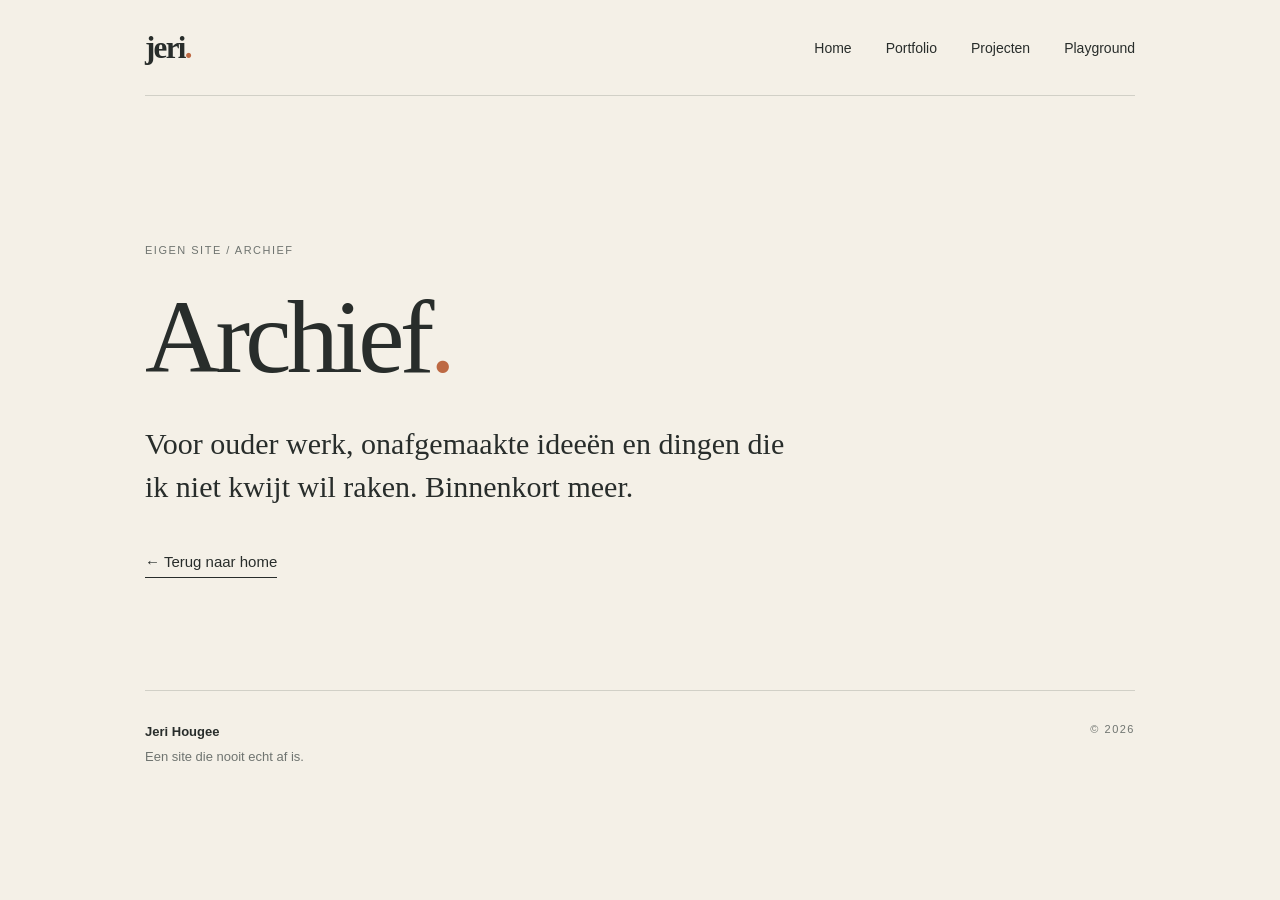
==== archief.html @ 0c2409d8 "Maak basispagina voor archief" ====
<!doctype html>
<html lang="nl">
<head><meta charset="utf-8"><meta name="viewport" content="width=device-width, initial-scale=1"><meta name="theme-color" content="#f4f0e7"><title>Archief — Jeri Hougee</title><link rel="stylesheet" href="eigensite.css"></head>
<body><div class="site-shell"><header class="site-header"><a class="brand" href="index.html" aria-label="Terug naar homepage">jeri<span class="brand-dot">.</span></a><nav class="top-nav" aria-label="Hoofdnavigatie"><a href="index.html">Home</a><a href="portfolio.html">Portfolio</a><a href="projecten.html">Projecten</a><a href="playground.html">Playground</a></nav></header><main><section class="hero"><div class="eyebrow">EIGEN SITE / ARCHIEF</div><h1>Archief<span class="accent">.</span></h1><p class="hero-lead">Voor ouder werk, onafgemaakte ideeën en dingen die ik niet kwijt wil raken. Binnenkort meer.</p><a class="text-link" href="index.html">← Terug naar home</a></section></main><footer class="site-footer"><div><strong>Jeri Hougee</strong><span>Een site die nooit echt af is.</span></div><span class="copyright">© 2026</span></footer></div></body></html>
---- eigensite.css ----
/* Eigen site — homepage v1. Warm, rustig en bewust een beetje ouderwets. */
:root{--paper:#f4f0e7;--ink:#282d2b;--muted:#6f7470;--line:#d1d0c7;--accent:#bd6943;--highlight:#ece6da}
*{box-sizing:border-box}
html{scroll-behavior:smooth}
body{margin:0;background:var(--paper);color:var(--ink);font-family:Georgia,"Times New Roman",serif;line-height:1.55}
a{color:inherit}
a:focus-visible{outline:2px solid var(--accent);outline-offset:5px}
.site-shell{width:min(100% - 56px,990px);margin:0 auto}
.skip-link{position:absolute;top:-80px;left:20px;background:var(--ink);color:white;padding:10px;z-index:5}
.skip-link:focus{top:12px}
.site-header{display:flex;align-items:center;justify-content:space-between;gap:24px;padding:32px 0;border-bottom:1px solid var(--line)}
.brand{text-decoration:none;font-size:31px;font-weight:bold;letter-spacing:-1.7px;line-height:1}
.brand-dot,.accent{color:var(--accent)}
.top-nav{display:flex;flex-wrap:wrap;gap:clamp(16px,3vw,34px)}
.top-nav a,.footer-links a{font:14px Arial,Helvetica,sans-serif;text-decoration:none}
.top-nav a:hover,.footer-links a:hover{text-decoration:underline;text-underline-offset:5px}
.hero{padding:clamp(72px,12vw,148px) 0 112px;max-width:760px}
.eyebrow,.mini-label,.section-heading>span,.destination-no,.copyright{font:11px Arial,Helvetica,sans-serif;letter-spacing:1.5px;color:var(--muted)}
.eyebrow{display:flex;align-items:center;gap:10px}
.status-dot{width:7px;height:7px;border-radius:50%;background:#79917a}
h1,h2,p{margin-top:0}
h1{font-size:clamp(57px,9vw,104px);line-height:1.04;letter-spacing:-4.7px;margin:27px 0 32px;font-weight:normal}
.hero-lead{font-size:clamp(22px,3vw,30px);line-height:1.42;max-width:670px;margin-bottom:21px}
.hero-copy{font:16px/1.8 Arial,Helvetica,sans-serif;color:var(--muted);max-width:570px}
.text-link{display:inline-flex;gap:15px;align-items:center;margin-top:24px;font:15px Arial,Helvetica,sans-serif;text-decoration:none;border-bottom:1px solid var(--ink);padding-bottom:7px}
.text-link:hover{color:var(--accent);border-color:var(--accent)}
.section-heading{display:flex;justify-content:space-between;align-items:baseline;gap:16px;border-bottom:1px solid var(--ink);padding-bottom:22px}
.section-heading h2{font-size:31px;letter-spacing:-.8px;font-weight:normal;margin:0}
.link-grid{display:grid;grid-template-columns:1fr 1fr;border-left:1px solid var(--line);border-top:0}
.destination{display:flex;align-items:flex-start;gap:18px;min-height:164px;padding:29px 23px;border-bottom:1px solid var(--line);border-right:1px solid var(--line);text-decoration:none;transition:background-color .2s ease}
.destination:hover{background:var(--highlight)}
.destination-body{display:grid;gap:8px;flex:1}
.destination-body strong{font-size:24px;font-weight:normal}
.destination-body small{font:14px/1.6 Arial,Helvetica,sans-serif;color:var(--muted)}
.destination-arrow{font:20px Arial,Helvetica,sans-serif;color:var(--accent)}
.note{display:grid;grid-template-columns:1fr 1fr;gap:60px;padding:90px 0 100px;margin-top:30px}
.note h2{font-size:clamp(27px,3.3vw,39px);line-height:1.25;font-weight:normal;letter-spacing:-.7px;margin:17px 0 0}
.note p{align-self:end;font:15px/1.85 Arial,Helvetica,sans-serif;color:var(--muted);margin:0}
.site-footer{display:flex;align-items:start;gap:35px;justify-content:space-between;border-top:1px solid var(--line);padding:30px 0 50px;font:13px/1.7 Arial,Helvetica,sans-serif}
.site-footer>div:first-child{display:grid;gap:3px}.site-footer>div:first-child span{color:var(--muted)}
.footer-links{display:flex;gap:20px}
.copyright{white-space:nowrap;padding-top:2px}
@media(max-width:650px){.site-shell{width:min(100% - 36px,990px)}.site-header{padding:24px 0}.top-nav{gap:14px}.top-nav a{font-size:12px}.hero{padding:82px 0 87px}h1{letter-spacing:-2.7px}.link-grid{grid-template-columns:1fr}.destination{min-height:130px;padding:24px 16px}.note{grid-template-columns:1fr;gap:20px;padding:55px 0 72px}.site-footer{flex-wrap:wrap;gap:22px}.copyright{width:100%}}
@media(prefers-reduced-motion:reduce){html{scroll-behavior:auto}.destination{transition:none}}
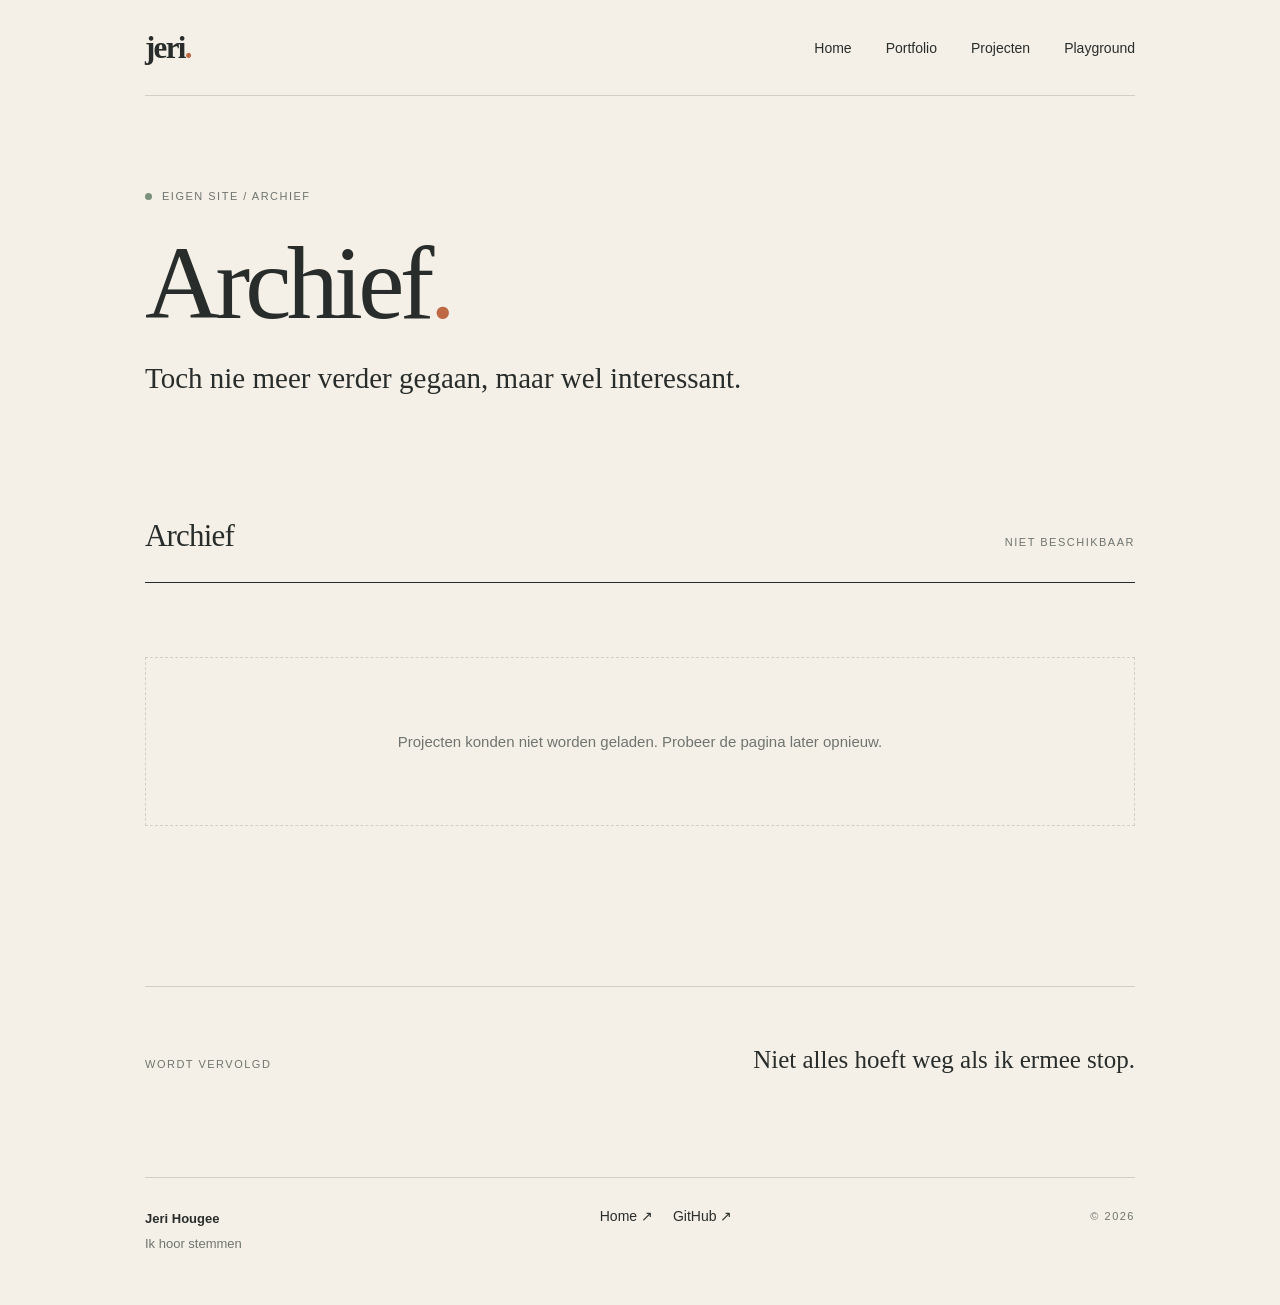
==== commit 6443363d: "Breid dynamisch CMS en categorieën uit naar alle verzamelpagina's" ====
--- a/archief.html
+++ b/archief.html
@@ -1,4 +1,53 @@
 <!doctype html>
 <html lang="nl">
-<head><meta charset="utf-8"><meta name="viewport" content="width=device-width, initial-scale=1"><meta name="theme-color" content="#f4f0e7"><title>Archief — Jeri Hougee</title><link rel="stylesheet" href="eigensite.css"></head>
-<body><div class="site-shell"><header class="site-header"><a class="brand" href="index.html" aria-label="Terug naar homepage">jeri<span class="brand-dot">.</span></a><nav class="top-nav" aria-label="Hoofdnavigatie"><a href="index.html">Home</a><a href="portfolio.html">Portfolio</a><a href="projecten.html">Projecten</a><a href="playground.html">Playground</a></nav></header><main><section class="hero"><div class="eyebrow">EIGEN SITE / ARCHIEF</div><h1>Archief<span class="accent">.</span></h1><p class="hero-lead">Voor ouder werk, onafgemaakte ideeën en dingen die ik niet kwijt wil raken. Binnenkort meer.</p><a class="text-link" href="index.html">← Terug naar home</a></section></main><footer class="site-footer"><div><strong>Jeri Hougee</strong><span>Een site die nooit echt af is.</span></div><span class="copyright">© 2026</span></footer></div></body></html>+<head>
+  <meta charset="utf-8">
+  <meta name="viewport" content="width=device-width, initial-scale=1">
+  <meta name="theme-color" content="#f4f0e7">
+  <meta name="description" content="Archief van Jeri Hougee.">
+  <title>Archief — Jeri Hougee</title>
+  <link rel="stylesheet" href="eigensite.css">
+  <script src="portfolio.js" defer></script>
+</head>
+<body data-collection="archief">
+  <a class="skip-link" href="#inhoud">Ga naar inhoud</a>
+  <div class="site-shell">
+    <header class="site-header">
+      <a class="brand" href="index.html" aria-label="Terug naar homepage">jeri<span class="brand-dot">.</span></a>
+      <nav class="top-nav" aria-label="Hoofdnavigatie">
+        <a href="index.html">Home</a>
+        <a href="portfolio.html">Portfolio</a>
+        <a href="projecten.html">Projecten</a>
+        <a href="playground.html">Playground</a>
+      </nav>
+    </header>
+    <main id="inhoud">
+      <section class="portfolio-intro" aria-labelledby="portfolio-titel">
+        <div class="eyebrow"><span class="status-dot" aria-hidden="true"></span> EIGEN SITE / ARCHIEF</div>
+        <h1 id="portfolio-titel">Archief<span class="accent">.</span></h1>
+        <p class="portfolio-lead">Toch nie meer verder gegaan, maar wel interessant.</p>
+      </section>
+      <section class="portfolio-work" aria-labelledby="work-title">
+        <div class="section-heading"><h2 id="work-title">Archief</h2><span id="project-count" aria-live="polite">LADEN...</span></div>
+        <div class="portfolio-filters" id="portfolio-filters" role="group" aria-label="Filter op categorie"></div>
+        <div class="project-grid" id="project-grid" aria-live="polite">
+          <p class="portfolio-state">Projecten laden...</p>
+        </div>
+      </section>
+      <section class="portfolio-outro">
+        <span class="mini-label">WORDT VERVOLGD</span>
+        <p>Niet alles hoeft weg als ik ermee stop.</p>
+      </section>
+    </main>
+    <footer class="site-footer">
+      <div><strong>Jeri Hougee</strong><span>Ik hoor stemmen</span></div>
+      <div class="footer-links"><a href="index.html">Home ↗</a><a href="https://github.com/zuignap3" target="_blank" rel="noopener noreferrer">GitHub ↗</a></div>
+      <span class="copyright">© <span id="year">2026</span></span>
+    </footer>
+  </div>
+  <dialog class="project-dialog" id="project-dialog" aria-labelledby="dialog-title">
+    <button type="button" class="dialog-close" id="dialog-close" aria-label="Sluiten">×</button>
+    <div id="dialog-content"></div>
+  </dialog>
+</body>
+</html>
--- a/eigensite.css
+++ b/eigensite.css
@@ -41,4 +41,39 @@
 .footer-links{display:flex;gap:20px}
 .copyright{white-space:nowrap;padding-top:2px}
 @media(max-width:650px){.site-shell{width:min(100% - 36px,990px)}.site-header{padding:24px 0}.top-nav{gap:14px}.top-nav a{font-size:12px}.hero{padding:82px 0 87px}h1{letter-spacing:-2.7px}.link-grid{grid-template-columns:1fr}.destination{min-height:130px;padding:24px 16px}.note{grid-template-columns:1fr;gap:20px;padding:55px 0 72px}.site-footer{flex-wrap:wrap;gap:22px}.copyright{width:100%}}
-@media(prefers-reduced-motion:reduce){html{scroll-behavior:auto}.destination{transition:none}}+@media(prefers-reduced-motion:reduce){html{scroll-behavior:auto}.destination{transition:none}}
+
+/* Portfolio */
+.top-nav a[aria-current="page"]{text-decoration:underline;text-decoration-color:var(--accent);text-underline-offset:7px}
+.portfolio-intro{padding:94px 0 82px;max-width:760px}
+.portfolio-intro h1{margin-bottom:20px}
+.portfolio-lead{font-size:clamp(21px,2.8vw,29px);line-height:1.5;max-width:700px}
+.portfolio-filters{display:flex;flex-wrap:wrap;gap:9px;padding:26px 0 36px}
+.filter-chip{font:13px Arial,Helvetica,sans-serif;background:transparent;color:var(--ink);border:1px solid var(--line);border-radius:30px;padding:10px 16px;cursor:pointer}
+.filter-chip:hover{border-color:var(--ink)}
+.filter-chip.is-active{background:var(--ink);color:var(--paper);border-color:var(--ink)}
+.filter-chip:focus-visible,.project-card:focus-visible,.dialog-close:focus-visible{outline:2px solid var(--accent);outline-offset:4px}
+.project-grid{display:grid;grid-template-columns:repeat(2,minmax(0,1fr));gap:42px 24px}
+.project-card{display:block;text-align:left;background:transparent;border:0;padding:0;color:inherit;cursor:pointer;font:inherit}
+.project-image{width:100%;aspect-ratio:1.45;background:#e5dfd2;border:1px solid var(--line);overflow:hidden;display:grid;place-items:center}
+.project-image img{width:100%;height:100%;object-fit:cover;transition:transform .3s ease}
+.project-card:hover .project-image img{transform:scale(1.035)}
+.project-image-fallback{color:#999489;font:11px Arial,Helvetica,sans-serif;letter-spacing:1.8px}
+.project-meta{display:flex;justify-content:space-between;gap:12px;margin-top:18px;color:var(--muted);font:11px Arial,Helvetica,sans-serif;letter-spacing:1.2px;text-transform:uppercase}
+.project-card-title{display:flex;align-items:baseline;justify-content:space-between;gap:15px;margin-top:8px}
+.project-card-title h3{font-size:27px;font-weight:normal;letter-spacing:-.5px;margin:0}
+.project-card-title span{font:20px Arial,Helvetica,sans-serif;color:var(--accent)}
+.project-summary{font:14px/1.7 Arial,Helvetica,sans-serif;color:var(--muted);margin-top:7px}
+.portfolio-state{grid-column:1/-1;margin:12px 0 60px;padding:70px 22px;border:1px dashed var(--line);text-align:center;color:var(--muted);font:15px/1.8 Arial,Helvetica,sans-serif}
+.portfolio-outro{display:flex;justify-content:space-between;gap:30px;align-items:baseline;border-top:1px solid var(--line);margin-top:100px;padding:55px 0 100px}
+.portfolio-outro p{max-width:530px;font-size:25px;line-height:1.4;margin:0}
+.project-dialog{position:fixed;max-width:min(640px,calc(100vw - 32px));width:100%;max-height:calc(100dvh - 40px);overflow-y:auto;margin:auto;padding:25px 25px 36px;border:1px solid var(--line);background:var(--paper);color:var(--ink);box-shadow:0 20px 70px #0002}
+.project-dialog::backdrop{background:#191d1bc4}
+.dialog-close{display:block;margin:0 0 16px auto;padding:0 8px;background:none;color:var(--ink);border:0;font:31px Arial,Helvetica,sans-serif;cursor:pointer}
+.project-image-large{aspect-ratio:1.6}
+.project-kicker{font:11px Arial,Helvetica,sans-serif;letter-spacing:1.4px;text-transform:uppercase;color:var(--muted);margin-top:25px}
+.dialog-title{font-size:clamp(33px,5vw,48px);font-weight:normal;letter-spacing:-1px;line-height:1.2;margin:12px 0 16px}
+.dialog-description{white-space:pre-line;font:15px/1.85 Arial,Helvetica,sans-serif;color:var(--muted)}
+.dialog-links{display:flex;flex-wrap:wrap;gap:22px}
+@media(max-width:650px){.portfolio-intro{padding:68px 0 56px}.portfolio-filters{padding-top:20px}.project-grid{grid-template-columns:1fr;gap:38px}.portfolio-outro{display:block;margin-top:65px;padding:40px 0 70px}.portfolio-outro p{margin-top:17px}.project-dialog{padding:18px 18px 30px}}
+@media(prefers-reduced-motion:reduce){.project-image img{transition:none}}
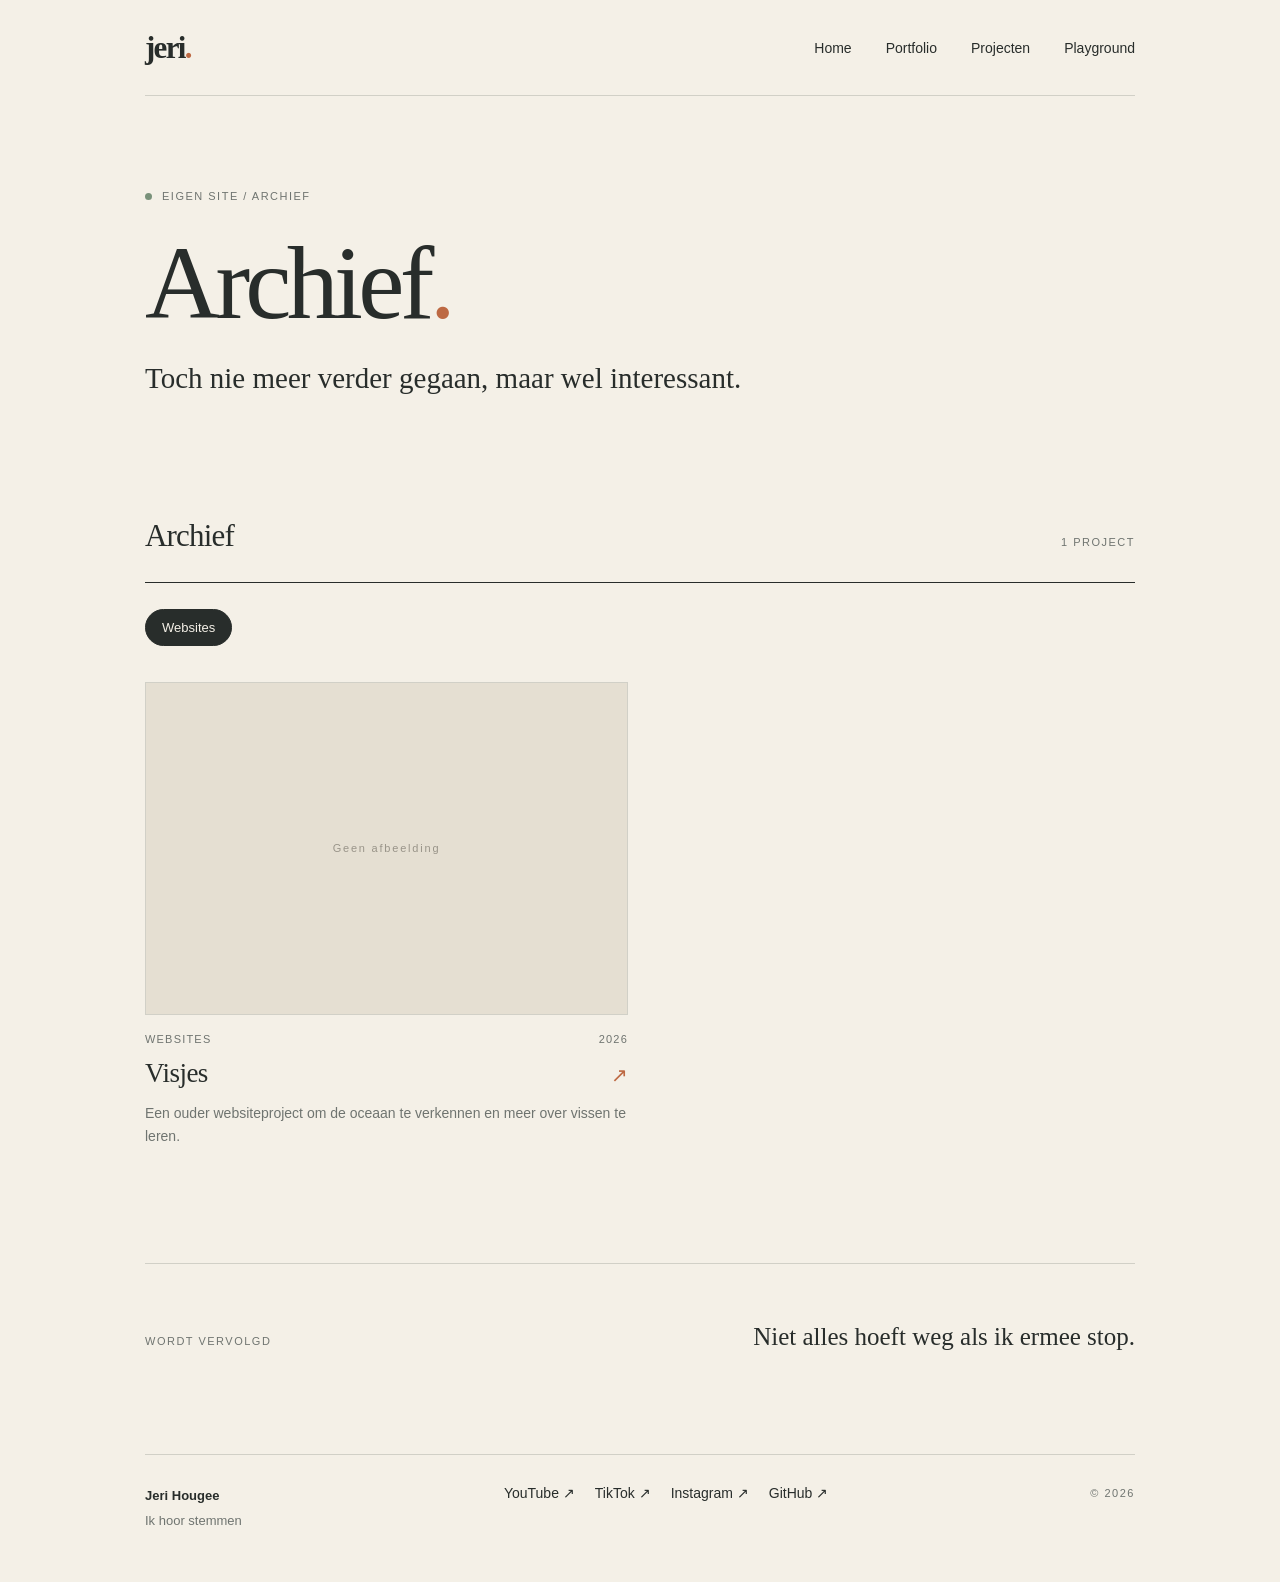
==== commit 8914fd36: "Voeg sociale links toe aan footer" ====
--- a/archief.html
+++ b/archief.html
@@ -41,7 +41,7 @@
     </main>
     <footer class="site-footer">
       <div><strong>Jeri Hougee</strong><span>Ik hoor stemmen</span></div>
-      <div class="footer-links"><a href="index.html">Home ↗</a><a href="https://github.com/zuignap3" target="_blank" rel="noopener noreferrer">GitHub ↗</a></div>
+      <div class="footer-links" aria-label="Sociale media"><a href="https://www.youtube.com/@vische.3" target="_blank" rel="noopener noreferrer">YouTube ↗</a><a href="https://www.tiktok.com/@vische.3" target="_blank" rel="noopener noreferrer">TikTok ↗</a><a href="https://www.instagram.com/vische.3/" target="_blank" rel="noopener noreferrer">Instagram ↗</a><a href="https://github.com/zuignap3" target="_blank" rel="noopener noreferrer">GitHub ↗</a></div>
       <span class="copyright">© <span id="year">2026</span></span>
     </footer>
   </div>
--- a/eigensite.css
+++ b/eigensite.css
@@ -77,3 +77,27 @@
 .dialog-links{display:flex;flex-wrap:wrap;gap:22px}
 @media(max-width:650px){.portfolio-intro{padding:68px 0 56px}.portfolio-filters{padding-top:20px}.project-grid{grid-template-columns:1fr;gap:38px}.portfolio-outro{display:block;margin-top:65px;padding:40px 0 70px}.portfolio-outro p{margin-top:17px}.project-dialog{padding:18px 18px 30px}}
 @media(prefers-reduced-motion:reduce){.project-image img{transition:none}}
+
+.portfolio-filters[hidden]{display:none}
+
+
+/* Uitgebreide projectpagina */
+.detail-back{padding-top:32px}
+.detail-back a{font:13px Arial,Helvetica,sans-serif;color:var(--muted);text-decoration:none}
+.detail-back a:hover{text-decoration:underline}
+.detail-hero{padding:55px 0 48px;max-width:790px}
+.detail-hero h1{overflow-wrap:anywhere;font-size:clamp(50px,7vw,83px);letter-spacing:-2px;margin:22px 0}
+.detail-hero .portfolio-lead{margin-bottom:0}
+.detail-figure{margin:0}
+.detail-figure img{display:block;width:100%;height:auto;max-height:720px;object-fit:contain;background:#e6e0d5}
+.detail-figure figcaption{font:12px/1.6 Arial,Helvetica,sans-serif;color:var(--muted);padding-top:11px}
+.detail-introduction,.detail-text{white-space:pre-line;font:16px/1.85 Arial,Helvetica,sans-serif;max-width:710px}
+.detail-introduction{font-size:18px;margin:52px 0 70px}
+.detail-section{margin:0 0 85px}
+.detail-section h2{font-size:clamp(26px,3vw,37px);font-weight:normal;letter-spacing:-.6px;margin-bottom:18px}
+.detail-section .detail-figure,.detail-section .detail-video{max-width:850px}
+.detail-video{position:relative;aspect-ratio:16/9;background:#242424;width:100%}
+.detail-video iframe{width:100%;height:100%;border:0;display:block}
+.detail-outbound{display:grid;justify-items:start;gap:20px;margin:40px 0 95px}
+#detail-article{padding-bottom:70px}
+@media(max-width:650px){.detail-hero{padding:45px 0 30px}.detail-section{margin-bottom:55px}.detail-introduction{margin:35px 0 55px}}
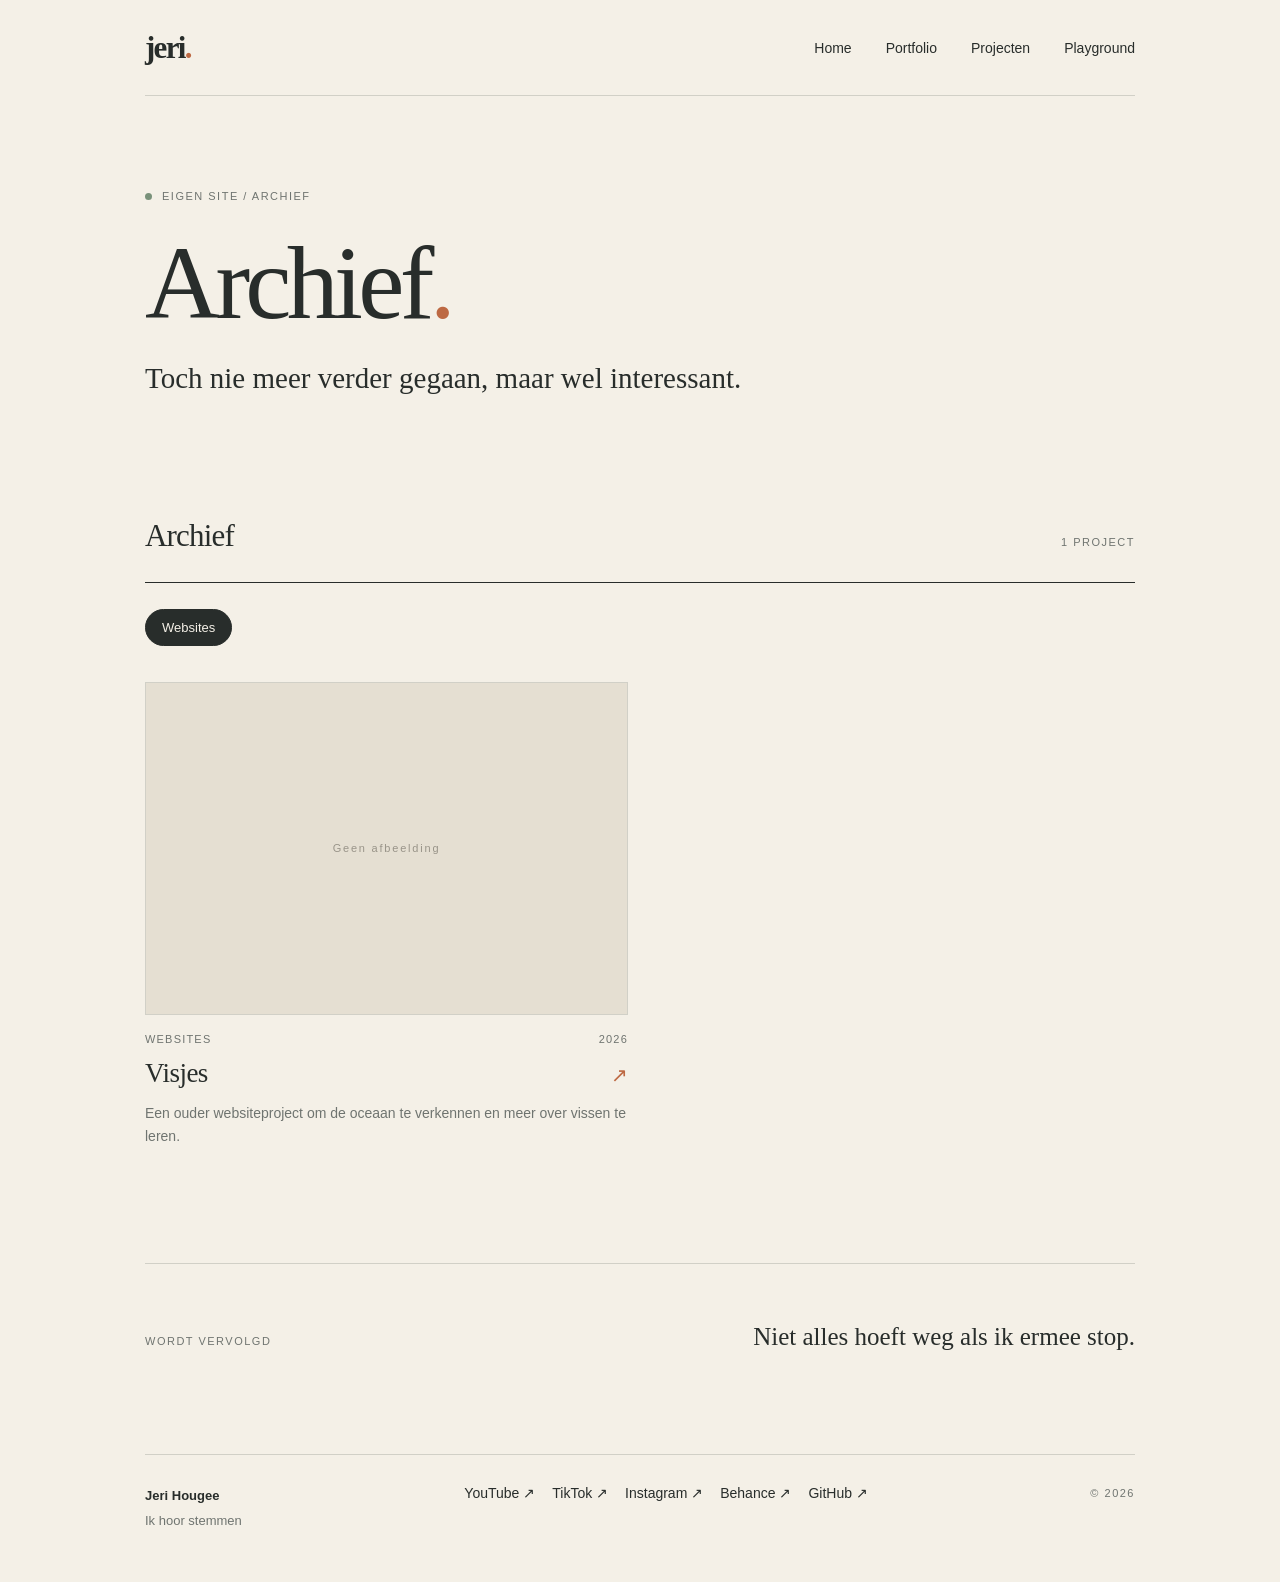
==== commit 1ed1464b: "Voeg Behance toe aan sociallinks" ====
--- a/archief.html
+++ b/archief.html
@@ -41,7 +41,7 @@
     </main>
     <footer class="site-footer">
       <div><strong>Jeri Hougee</strong><span>Ik hoor stemmen</span></div>
-      <div class="footer-links" aria-label="Sociale media"><a href="https://www.youtube.com/@vische.3" target="_blank" rel="noopener noreferrer">YouTube ↗</a><a href="https://www.tiktok.com/@vische.3" target="_blank" rel="noopener noreferrer">TikTok ↗</a><a href="https://www.instagram.com/vische.3/" target="_blank" rel="noopener noreferrer">Instagram ↗</a><a href="https://github.com/zuignap3" target="_blank" rel="noopener noreferrer">GitHub ↗</a></div>
+      <div class="footer-links" aria-label="Sociale media"><a href="https://www.youtube.com/@vische.3" target="_blank" rel="noopener noreferrer">YouTube ↗</a><a href="https://www.tiktok.com/@vische.3" target="_blank" rel="noopener noreferrer">TikTok ↗</a><a href="https://www.instagram.com/vische.3/" target="_blank" rel="noopener noreferrer">Instagram ↗</a><a href="https://www.behance.net/jerihougee1" target="_blank" rel="noopener noreferrer">Behance ↗</a><a href="https://github.com/zuignap3" target="_blank" rel="noopener noreferrer">GitHub ↗</a></div>
       <span class="copyright">© <span id="year">2026</span></span>
     </footer>
   </div>
--- a/eigensite.css
+++ b/eigensite.css
@@ -101,3 +101,16 @@
 .detail-outbound{display:grid;justify-items:start;gap:20px;margin:40px 0 95px}
 #detail-article{padding-bottom:70px}
 @media(max-width:650px){.detail-hero{padding:45px 0 30px}.detail-section{margin-bottom:55px}.detail-introduction{margin:35px 0 55px}}
+
+
+/* VISCHE online accounts — subtiel en in de bestaande stijl */
+.vische-section{border-top:1px solid var(--line);padding:30px 0 55px}
+.vische-label{font:11px Arial,Helvetica,sans-serif;letter-spacing:1.5px;color:var(--muted);margin-bottom:17px}
+.vische-content{display:flex;align-items:end;justify-content:space-between;gap:34px}
+.vische-content h2{font-size:clamp(25px,3vw,36px);letter-spacing:-.7px;font-weight:normal;margin:0 0 12px}
+.vische-content p{font:15px/1.7 Arial,Helvetica,sans-serif;color:var(--muted);margin:0;max-width:450px}
+.vische-links{display:flex;flex-wrap:wrap;gap:17px}
+.vische-links a{font:13px Arial,Helvetica,sans-serif;text-decoration:none;white-space:nowrap;border-bottom:1px solid var(--line);padding-bottom:5px}
+.vische-links a:hover{border-color:var(--accent);color:var(--accent)}
+.site-footer .footer-links{display:flex;flex-wrap:wrap;column-gap:17px;row-gap:9px}
+@media(max-width:650px){.vische-content{align-items:start;flex-direction:column;gap:24px}.vische-section{padding-bottom:55px}}
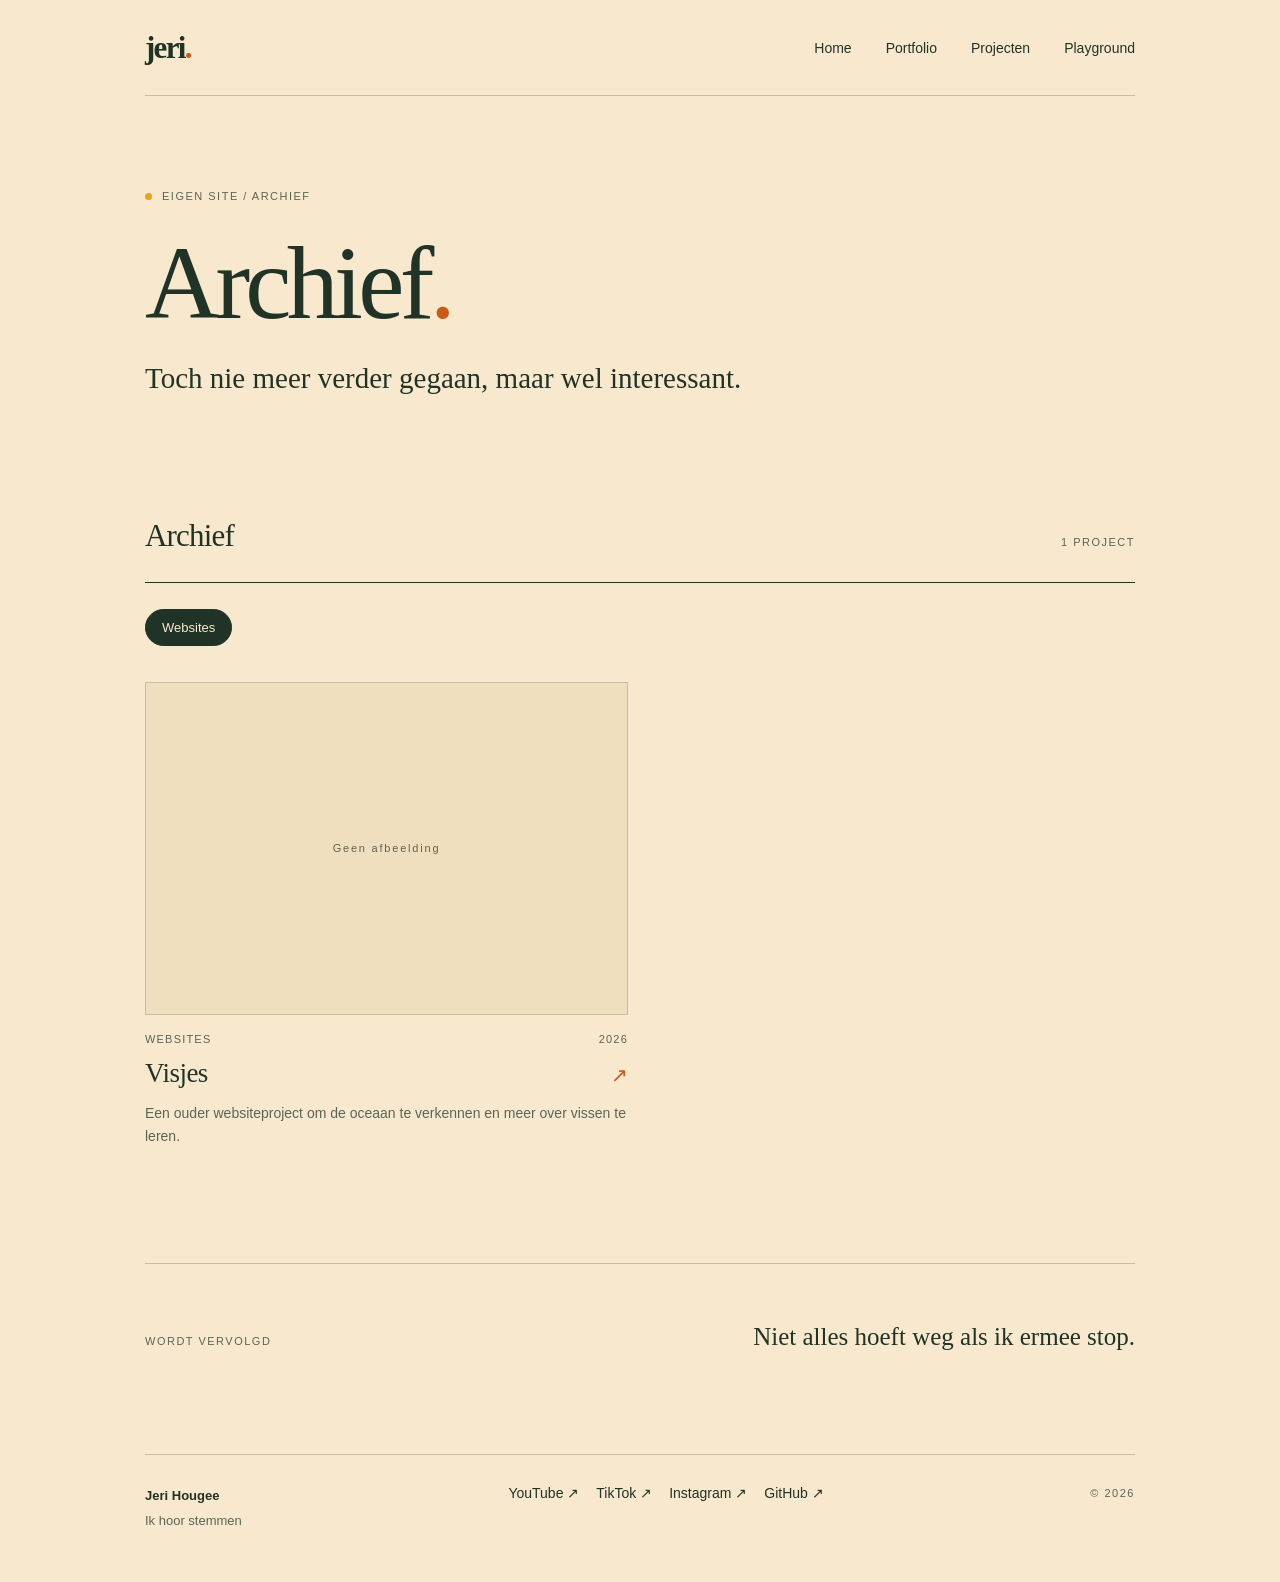
==== commit 8fac7cda: "Laad vernieuwde VISCHE-kleuren zonder oude CSS-cache" ====
--- a/archief.html
+++ b/archief.html
@@ -3,10 +3,10 @@
 <head>
   <meta charset="utf-8">
   <meta name="viewport" content="width=device-width, initial-scale=1">
-  <meta name="theme-color" content="#f4f0e7">
+  <meta name="theme-color" content="#f8e8ce">
   <meta name="description" content="Archief van Jeri Hougee.">
   <title>Archief — Jeri Hougee</title>
-  <link rel="stylesheet" href="eigensite.css">
+  <link rel="stylesheet" href="eigensite.css?v=vische-1">
   <script src="portfolio.js" defer></script>
 </head>
 <body data-collection="archief">
@@ -41,7 +41,7 @@
     </main>
     <footer class="site-footer">
       <div><strong>Jeri Hougee</strong><span>Ik hoor stemmen</span></div>
-      <div class="footer-links" aria-label="Sociale media"><a href="https://www.youtube.com/@vische.3" target="_blank" rel="noopener noreferrer">YouTube ↗</a><a href="https://www.tiktok.com/@vische.3" target="_blank" rel="noopener noreferrer">TikTok ↗</a><a href="https://www.instagram.com/vische.3/" target="_blank" rel="noopener noreferrer">Instagram ↗</a><a href="https://www.behance.net/jerihougee1" target="_blank" rel="noopener noreferrer">Behance ↗</a><a href="https://github.com/zuignap3" target="_blank" rel="noopener noreferrer">GitHub ↗</a></div>
+      <div class="footer-links" aria-label="Sociale media"><a href="https://www.youtube.com/@vische.3" target="_blank" rel="noopener noreferrer">YouTube ↗</a><a href="https://www.tiktok.com/@vische.3" target="_blank" rel="noopener noreferrer">TikTok ↗</a><a href="https://www.instagram.com/vische.3/" target="_blank" rel="noopener noreferrer">Instagram ↗</a><a href="https://github.com/zuignap3" target="_blank" rel="noopener noreferrer">GitHub ↗</a></div>
       <span class="copyright">© <span id="year">2026</span></span>
     </footer>
   </div>
--- a/eigensite.css
+++ b/eigensite.css
@@ -1,12 +1,12 @@
 /* Eigen site — homepage v1. Warm, rustig en bewust een beetje ouderwets. */
-:root{--paper:#f4f0e7;--ink:#282d2b;--muted:#6f7470;--line:#d1d0c7;--accent:#bd6943;--highlight:#ece6da}
+:root{--paper:#f8e8ce;--ink:#203326;--muted:#596657;--line:#c7bda4;--accent:#ca5a15;--gold:#eba21b;--highlight:#f1d6a7}
 *{box-sizing:border-box}
 html{scroll-behavior:smooth}
 body{margin:0;background:var(--paper);color:var(--ink);font-family:Georgia,"Times New Roman",serif;line-height:1.55}
 a{color:inherit}
 a:focus-visible{outline:2px solid var(--accent);outline-offset:5px}
 .site-shell{width:min(100% - 56px,990px);margin:0 auto}
-.skip-link{position:absolute;top:-80px;left:20px;background:var(--ink);color:white;padding:10px;z-index:5}
+.skip-link{position:absolute;top:-80px;left:20px;background:var(--ink);color:var(--paper);padding:10px;z-index:5}
 .skip-link:focus{top:12px}
 .site-header{display:flex;align-items:center;justify-content:space-between;gap:24px;padding:32px 0;border-bottom:1px solid var(--line)}
 .brand{text-decoration:none;font-size:31px;font-weight:bold;letter-spacing:-1.7px;line-height:1}
@@ -17,7 +17,7 @@
 .hero{padding:clamp(72px,12vw,148px) 0 112px;max-width:760px}
 .eyebrow,.mini-label,.section-heading>span,.destination-no,.copyright{font:11px Arial,Helvetica,sans-serif;letter-spacing:1.5px;color:var(--muted)}
 .eyebrow{display:flex;align-items:center;gap:10px}
-.status-dot{width:7px;height:7px;border-radius:50%;background:#79917a}
+.status-dot{width:7px;height:7px;border-radius:50%;background:var(--gold)}
 h1,h2,p{margin-top:0}
 h1{font-size:clamp(57px,9vw,104px);line-height:1.04;letter-spacing:-4.7px;margin:27px 0 32px;font-weight:normal}
 .hero-lead{font-size:clamp(22px,3vw,30px);line-height:1.42;max-width:670px;margin-bottom:21px}
@@ -55,10 +55,10 @@
 .filter-chip:focus-visible,.project-card:focus-visible,.dialog-close:focus-visible{outline:2px solid var(--accent);outline-offset:4px}
 .project-grid{display:grid;grid-template-columns:repeat(2,minmax(0,1fr));gap:42px 24px}
 .project-card{display:block;text-align:left;background:transparent;border:0;padding:0;color:inherit;cursor:pointer;font:inherit}
-.project-image{width:100%;aspect-ratio:1.45;background:#e5dfd2;border:1px solid var(--line);overflow:hidden;display:grid;place-items:center}
+.project-image{width:100%;aspect-ratio:1.45;background:#efdfbf;border:1px solid var(--line);overflow:hidden;display:grid;place-items:center}
 .project-image img{width:100%;height:100%;object-fit:cover;transition:transform .3s ease}
 .project-card:hover .project-image img{transform:scale(1.035)}
-.project-image-fallback{color:#999489;font:11px Arial,Helvetica,sans-serif;letter-spacing:1.8px}
+.project-image-fallback{color:var(--muted);font:11px Arial,Helvetica,sans-serif;letter-spacing:1.8px}
 .project-meta{display:flex;justify-content:space-between;gap:12px;margin-top:18px;color:var(--muted);font:11px Arial,Helvetica,sans-serif;letter-spacing:1.2px;text-transform:uppercase}
 .project-card-title{display:flex;align-items:baseline;justify-content:space-between;gap:15px;margin-top:8px}
 .project-card-title h3{font-size:27px;font-weight:normal;letter-spacing:-.5px;margin:0}
@@ -68,7 +68,7 @@
 .portfolio-outro{display:flex;justify-content:space-between;gap:30px;align-items:baseline;border-top:1px solid var(--line);margin-top:100px;padding:55px 0 100px}
 .portfolio-outro p{max-width:530px;font-size:25px;line-height:1.4;margin:0}
 .project-dialog{position:fixed;max-width:min(640px,calc(100vw - 32px));width:100%;max-height:calc(100dvh - 40px);overflow-y:auto;margin:auto;padding:25px 25px 36px;border:1px solid var(--line);background:var(--paper);color:var(--ink);box-shadow:0 20px 70px #0002}
-.project-dialog::backdrop{background:#191d1bc4}
+.project-dialog::backdrop{background:#13251dd4}
 .dialog-close{display:block;margin:0 0 16px auto;padding:0 8px;background:none;color:var(--ink);border:0;font:31px Arial,Helvetica,sans-serif;cursor:pointer}
 .project-image-large{aspect-ratio:1.6}
 .project-kicker{font:11px Arial,Helvetica,sans-serif;letter-spacing:1.4px;text-transform:uppercase;color:var(--muted);margin-top:25px}
@@ -89,14 +89,14 @@
 .detail-hero h1{overflow-wrap:anywhere;font-size:clamp(50px,7vw,83px);letter-spacing:-2px;margin:22px 0}
 .detail-hero .portfolio-lead{margin-bottom:0}
 .detail-figure{margin:0}
-.detail-figure img{display:block;width:100%;height:auto;max-height:720px;object-fit:contain;background:#e6e0d5}
+.detail-figure img{display:block;width:100%;height:auto;max-height:720px;object-fit:contain;background:#efdfbf}
 .detail-figure figcaption{font:12px/1.6 Arial,Helvetica,sans-serif;color:var(--muted);padding-top:11px}
 .detail-introduction,.detail-text{white-space:pre-line;font:16px/1.85 Arial,Helvetica,sans-serif;max-width:710px}
 .detail-introduction{font-size:18px;margin:52px 0 70px}
 .detail-section{margin:0 0 85px}
 .detail-section h2{font-size:clamp(26px,3vw,37px);font-weight:normal;letter-spacing:-.6px;margin-bottom:18px}
 .detail-section .detail-figure,.detail-section .detail-video{max-width:850px}
-.detail-video{position:relative;aspect-ratio:16/9;background:#242424;width:100%}
+.detail-video{position:relative;aspect-ratio:16/9;background:var(--ink);width:100%}
 .detail-video iframe{width:100%;height:100%;border:0;display:block}
 .detail-outbound{display:grid;justify-items:start;gap:20px;margin:40px 0 95px}
 #detail-article{padding-bottom:70px}
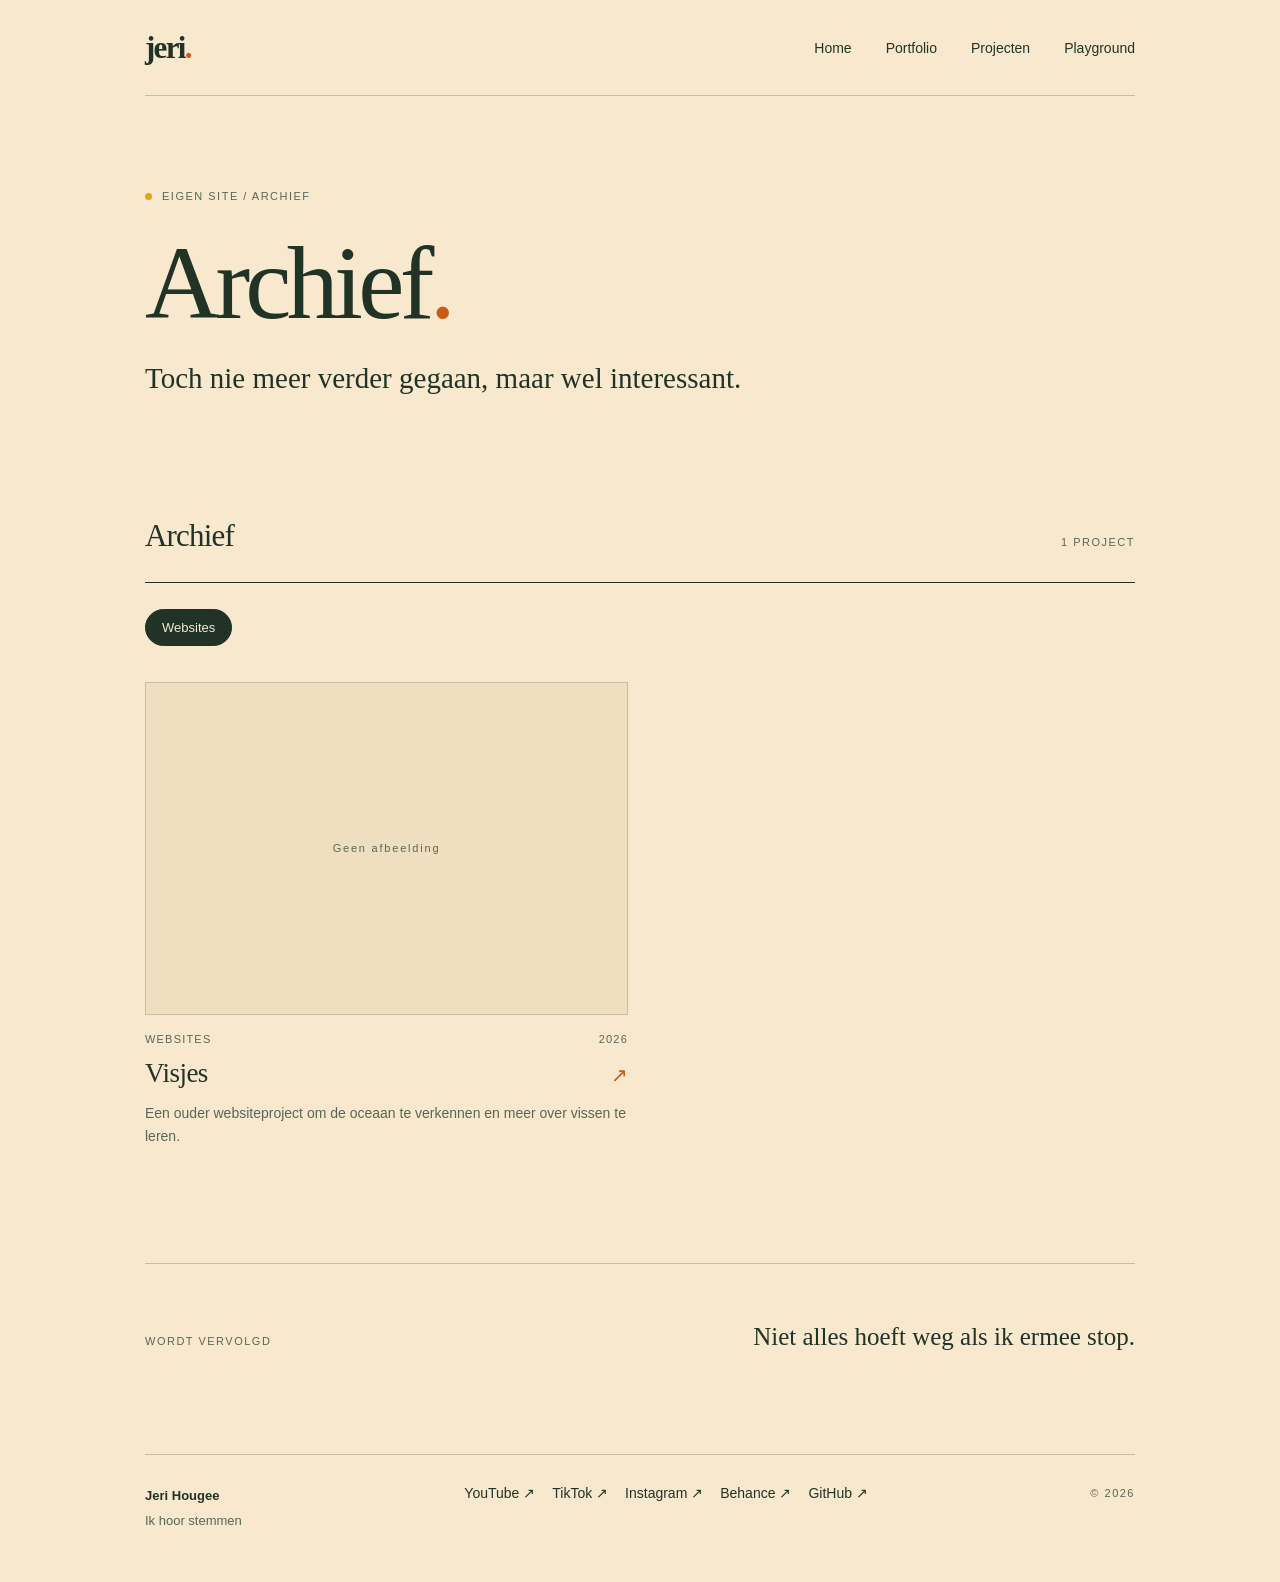
==== commit b8ed6bb6: "Merge 9221d310603408c18fe6f6f0d2a6288175e612c8 into 8eee327655332b5271ee898322a8d5bcdb31d433" ====
--- a/archief.html
+++ b/archief.html
@@ -41,7 +41,7 @@
     </main>
     <footer class="site-footer">
       <div><strong>Jeri Hougee</strong><span>Ik hoor stemmen</span></div>
-      <div class="footer-links" aria-label="Sociale media"><a href="https://www.youtube.com/@vische.3" target="_blank" rel="noopener noreferrer">YouTube ↗</a><a href="https://www.tiktok.com/@vische.3" target="_blank" rel="noopener noreferrer">TikTok ↗</a><a href="https://www.instagram.com/vische.3/" target="_blank" rel="noopener noreferrer">Instagram ↗</a><a href="https://github.com/zuignap3" target="_blank" rel="noopener noreferrer">GitHub ↗</a></div>
+      <div class="footer-links" aria-label="Sociale media"><a href="https://www.youtube.com/@vische.3" target="_blank" rel="noopener noreferrer">YouTube ↗</a><a href="https://www.tiktok.com/@vische.3" target="_blank" rel="noopener noreferrer">TikTok ↗</a><a href="https://www.instagram.com/vische.3/" target="_blank" rel="noopener noreferrer">Instagram ↗</a><a href="https://www.behance.net/jerihougee1" target="_blank" rel="noopener noreferrer">Behance ↗</a><a href="https://github.com/zuignap3" target="_blank" rel="noopener noreferrer">GitHub ↗</a></div>
       <span class="copyright">© <span id="year">2026</span></span>
     </footer>
   </div>
